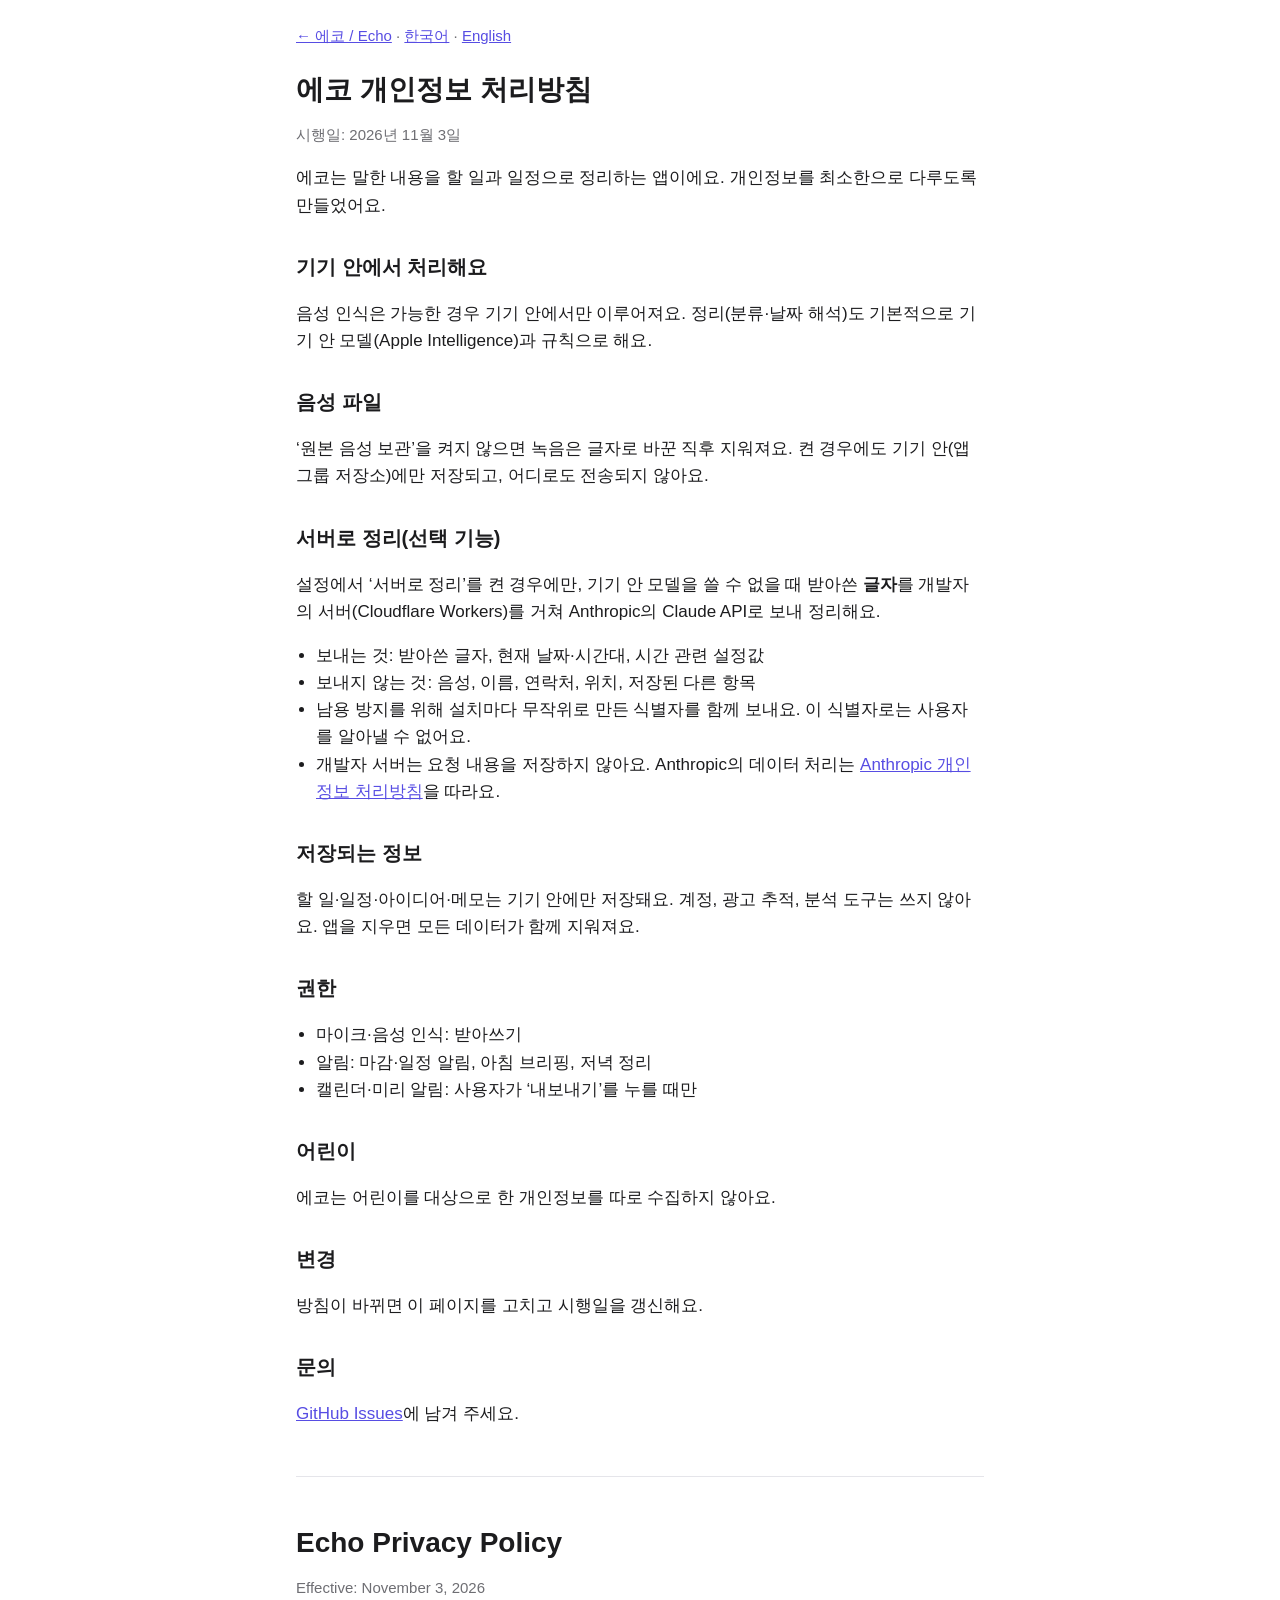
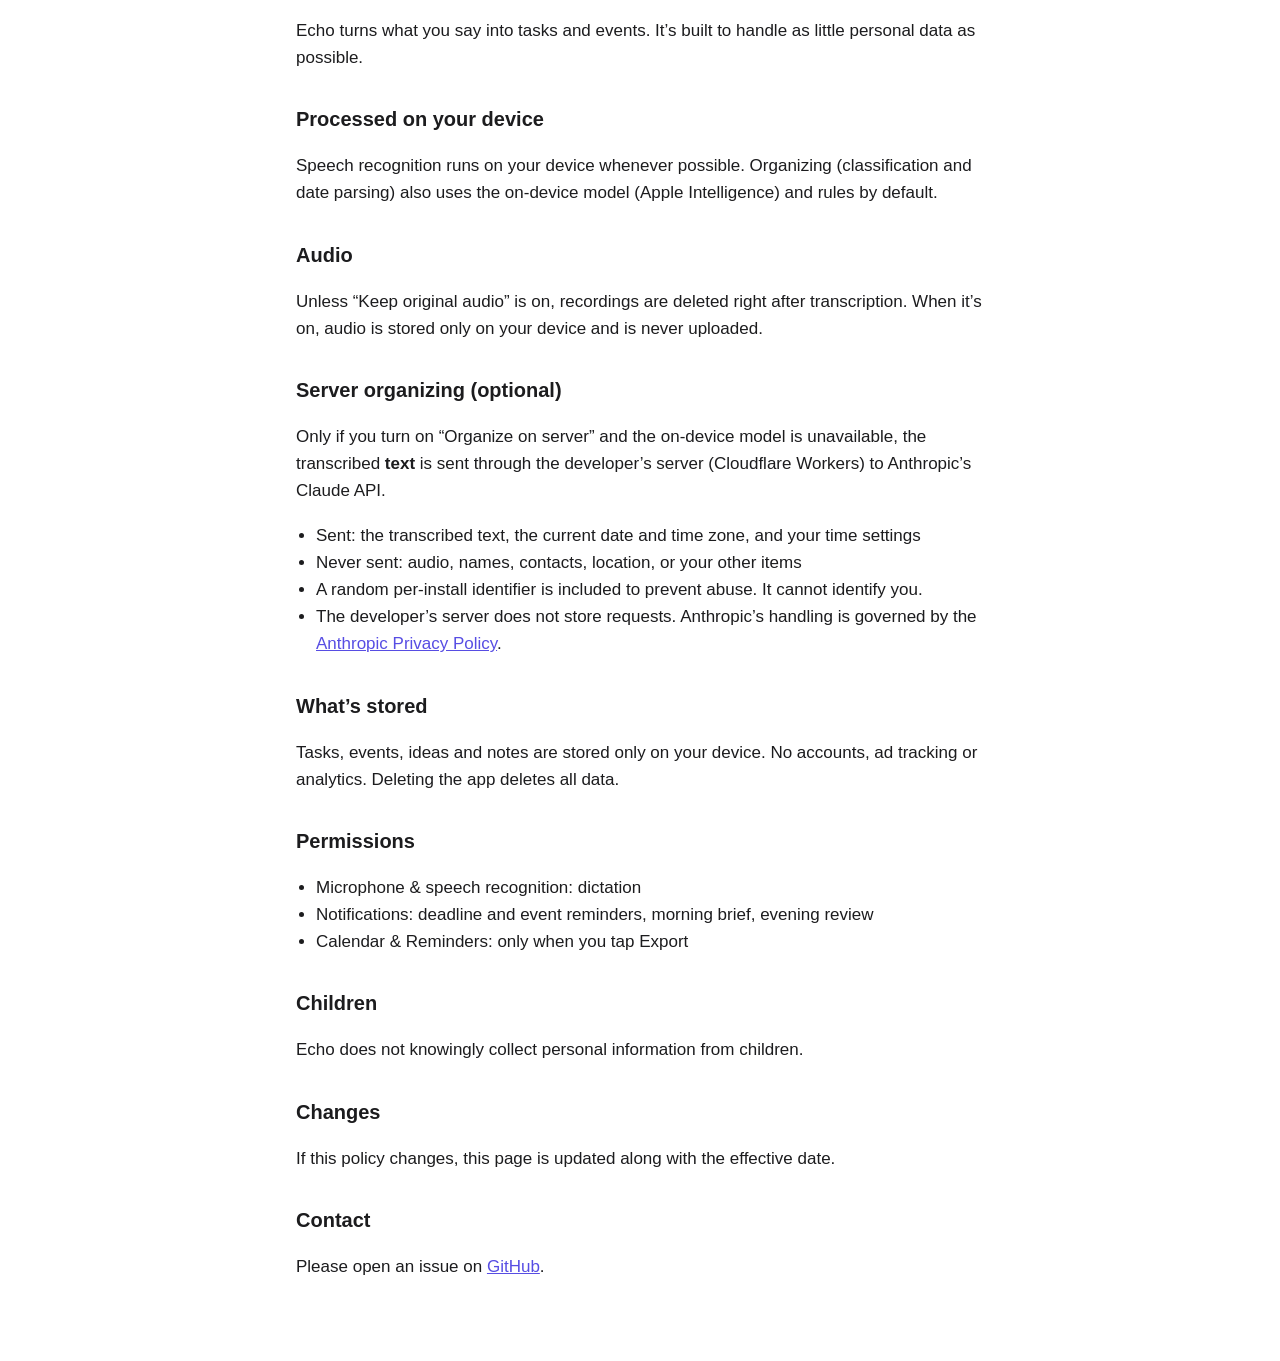
==== privacy.html @ 59fcbd3e "에코 지원·개인정보 처리방침 페이지 Co-Authored-By: Claude Opus 5.5 <noreply@anthropic.com>" ====
<!doctype html>
<html lang="ko">
<head>
<meta charset="utf-8">
<meta name="viewport" content="width=device-width, initial-scale=1">
<title>에코 개인정보 처리방침 · Echo Privacy Policy</title>
<link rel="stylesheet" href="style.css">
</head>
<body>
<main>
  <nav><a href="index.html">← 에코 / Echo</a> · <a href="#ko">한국어</a> · <a href="#en">English</a></nav>

  <article id="ko" lang="ko">
    <h1>에코 개인정보 처리방침</h1>
    <p class="meta">시행일: 2026년 11월 3일</p>
    <p>에코는 말한 내용을 할 일과 일정으로 정리하는 앱이에요. 개인정보를 최소한으로 다루도록 만들었어요.</p>

    <h2>기기 안에서 처리해요</h2>
    <p>음성 인식은 가능한 경우 기기 안에서만 이루어져요. 정리(분류·날짜 해석)도 기본적으로 기기 안 모델(Apple Intelligence)과 규칙으로 해요.</p>

    <h2>음성 파일</h2>
    <p>‘원본 음성 보관’을 켜지 않으면 녹음은 글자로 바꾼 직후 지워져요. 켠 경우에도 기기 안(앱 그룹 저장소)에만 저장되고, 어디로도 전송되지 않아요.</p>

    <h2>서버로 정리(선택 기능)</h2>
    <p>설정에서 ‘서버로 정리’를 켠 경우에만, 기기 안 모델을 쓸 수 없을 때 받아쓴 <strong>글자</strong>를 개발자의 서버(Cloudflare Workers)를 거쳐 Anthropic의 Claude API로 보내 정리해요.</p>
    <ul>
      <li>보내는 것: 받아쓴 글자, 현재 날짜·시간대, 시간 관련 설정값</li>
      <li>보내지 않는 것: 음성, 이름, 연락처, 위치, 저장된 다른 항목</li>
      <li>남용 방지를 위해 설치마다 무작위로 만든 식별자를 함께 보내요. 이 식별자로는 사용자를 알아낼 수 없어요.</li>
      <li>개발자 서버는 요청 내용을 저장하지 않아요. Anthropic의 데이터 처리는 <a href="https://www.anthropic.com/legal/privacy">Anthropic 개인정보 처리방침</a>을 따라요.</li>
    </ul>

    <h2>저장되는 정보</h2>
    <p>할 일·일정·아이디어·메모는 기기 안에만 저장돼요. 계정, 광고 추적, 분석 도구는 쓰지 않아요. 앱을 지우면 모든 데이터가 함께 지워져요.</p>

    <h2>권한</h2>
    <ul>
      <li>마이크·음성 인식: 받아쓰기</li>
      <li>알림: 마감·일정 알림, 아침 브리핑, 저녁 정리</li>
      <li>캘린더·미리 알림: 사용자가 ‘내보내기’를 누를 때만</li>
    </ul>

    <h2>어린이</h2>
    <p>에코는 어린이를 대상으로 한 개인정보를 따로 수집하지 않아요.</p>

    <h2>변경</h2>
    <p>방침이 바뀌면 이 페이지를 고치고 시행일을 갱신해요.</p>

    <h2>문의</h2>
    <p><a href="https://github.com/hogeyoung/echo-support/issues">GitHub Issues</a>에 남겨 주세요.</p>
  </article>

  <hr>

  <article id="en" lang="en">
    <h1>Echo Privacy Policy</h1>
    <p class="meta">Effective: November 3, 2026</p>
    <p>Echo turns what you say into tasks and events. It’s built to handle as little personal data as possible.</p>

    <h2>Processed on your device</h2>
    <p>Speech recognition runs on your device whenever possible. Organizing (classification and date parsing) also uses the on-device model (Apple Intelligence) and rules by default.</p>

    <h2>Audio</h2>
    <p>Unless “Keep original audio” is on, recordings are deleted right after transcription. When it’s on, audio is stored only on your device and is never uploaded.</p>

    <h2>Server organizing (optional)</h2>
    <p>Only if you turn on “Organize on server” and the on-device model is unavailable, the transcribed <strong>text</strong> is sent through the developer’s server (Cloudflare Workers) to Anthropic’s Claude API.</p>
    <ul>
      <li>Sent: the transcribed text, the current date and time zone, and your time settings</li>
      <li>Never sent: audio, names, contacts, location, or your other items</li>
      <li>A random per-install identifier is included to prevent abuse. It cannot identify you.</li>
      <li>The developer’s server does not store requests. Anthropic’s handling is governed by the <a href="https://www.anthropic.com/legal/privacy">Anthropic Privacy Policy</a>.</li>
    </ul>

    <h2>What’s stored</h2>
    <p>Tasks, events, ideas and notes are stored only on your device. No accounts, ad tracking or analytics. Deleting the app deletes all data.</p>

    <h2>Permissions</h2>
    <ul>
      <li>Microphone & speech recognition: dictation</li>
      <li>Notifications: deadline and event reminders, morning brief, evening review</li>
      <li>Calendar & Reminders: only when you tap Export</li>
    </ul>

    <h2>Children</h2>
    <p>Echo does not knowingly collect personal information from children.</p>

    <h2>Changes</h2>
    <p>If this policy changes, this page is updated along with the effective date.</p>

    <h2>Contact</h2>
    <p>Please open an issue on <a href="https://github.com/hogeyoung/echo-support/issues">GitHub</a>.</p>
  </article>
</main>
</body>
</html>
---- style.css ----
:root {
  --bg: #ffffff;
  --fg: #1c1c1e;
  --muted: #6e6e73;
  --accent: #574de3;
  --line: #e5e5ea;
  color-scheme: light dark;
}
@media (prefers-color-scheme: dark) {
  :root { --bg: #000000; --fg: #f2f2f7; --muted: #a1a1a6; --accent: #8d84ff; --line: #2c2c2e; }
}
* { box-sizing: border-box; }
body {
  margin: 0;
  background: var(--bg);
  color: var(--fg);
  font: 17px/1.6 -apple-system, BlinkMacSystemFont, "Apple SD Gothic Neo", "Noto Sans KR", "Segoe UI", sans-serif;
}
main { max-width: 720px; margin: 0 auto; padding: 24px 16px 64px; }
a { color: var(--accent); }
nav { font-size: 15px; color: var(--muted); margin-bottom: 24px; }
h1 { font-size: 28px; line-height: 1.3; margin: 8px 0; }
h2 { font-size: 20px; margin-top: 32px; }
h3 { font-size: 17px; margin-top: 24px; }
.meta { color: var(--muted); font-size: 15px; }
hr { border: 0; border-top: 1px solid var(--line); margin: 48px 0; }
.hero { text-align: center; padding: 24px 0; }
.hero img { border-radius: 22px; }
.hero p { color: var(--muted); }
ul { padding-left: 20px; }
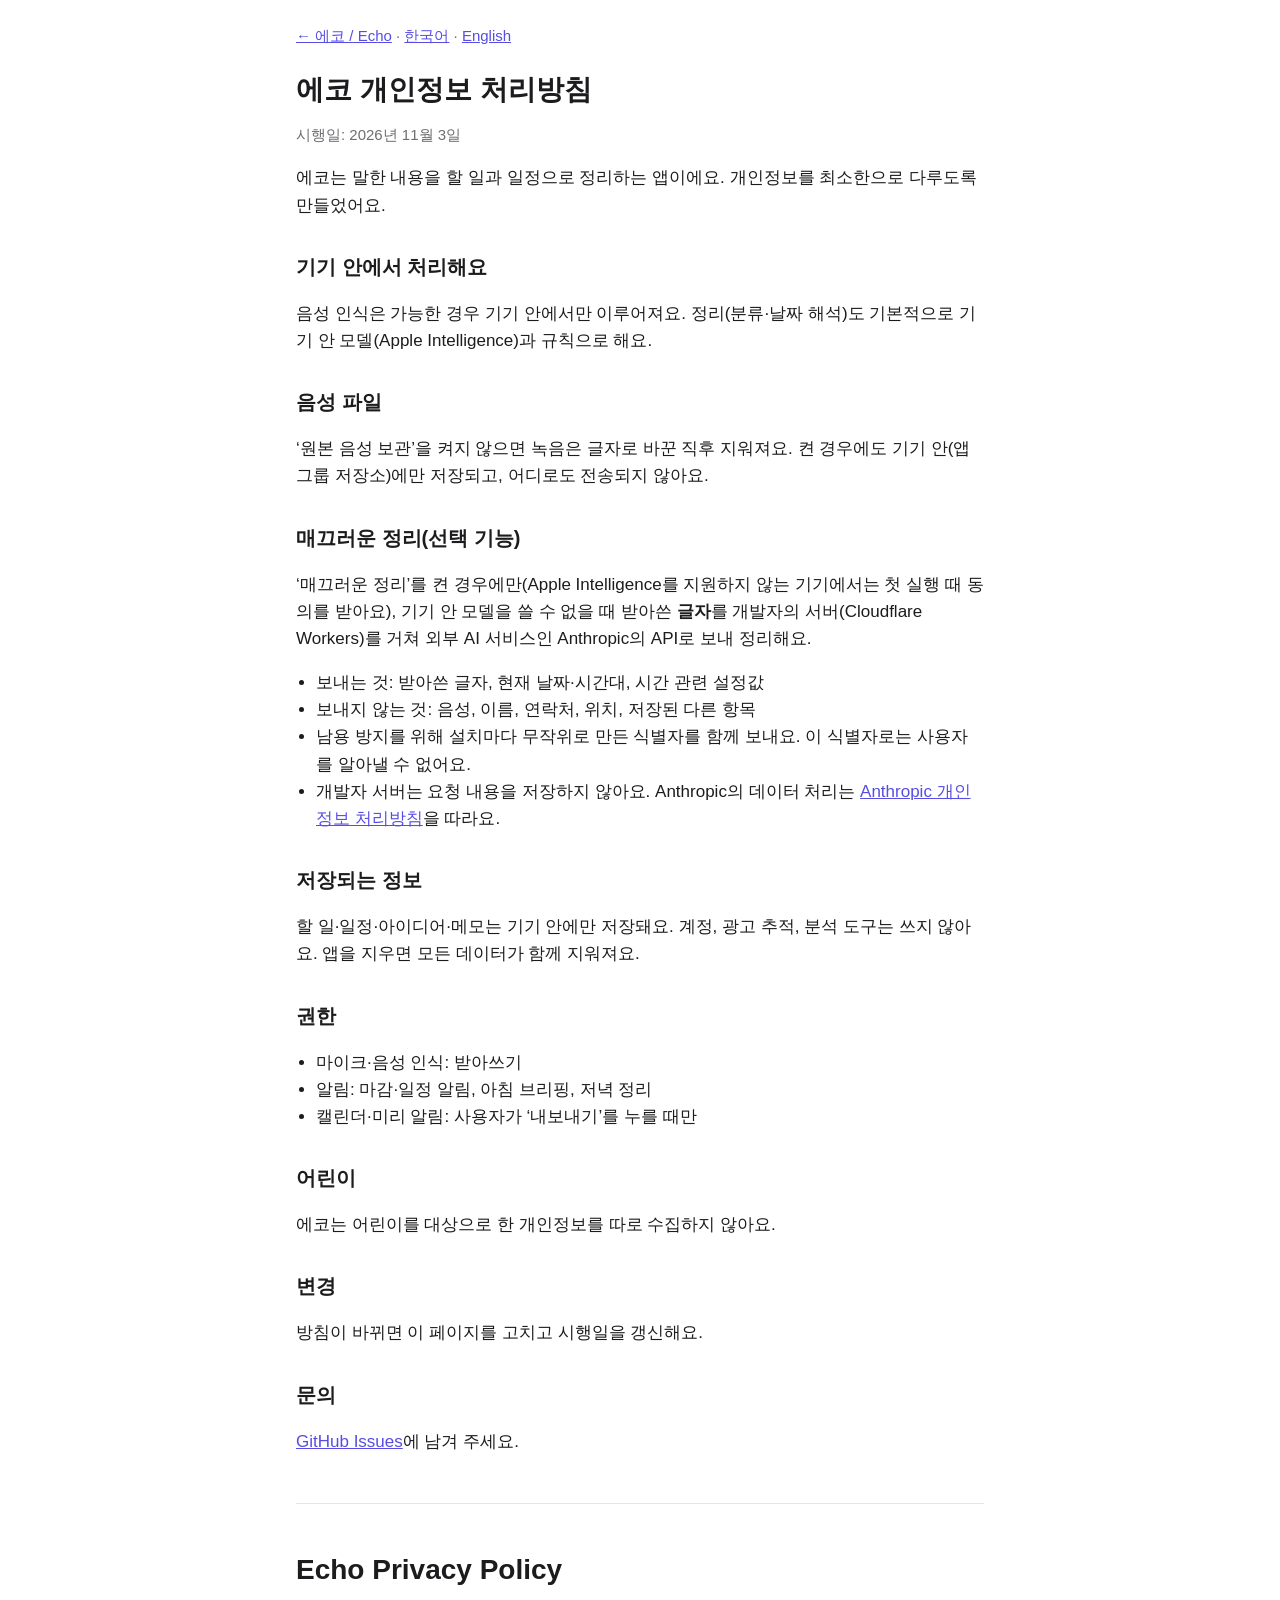
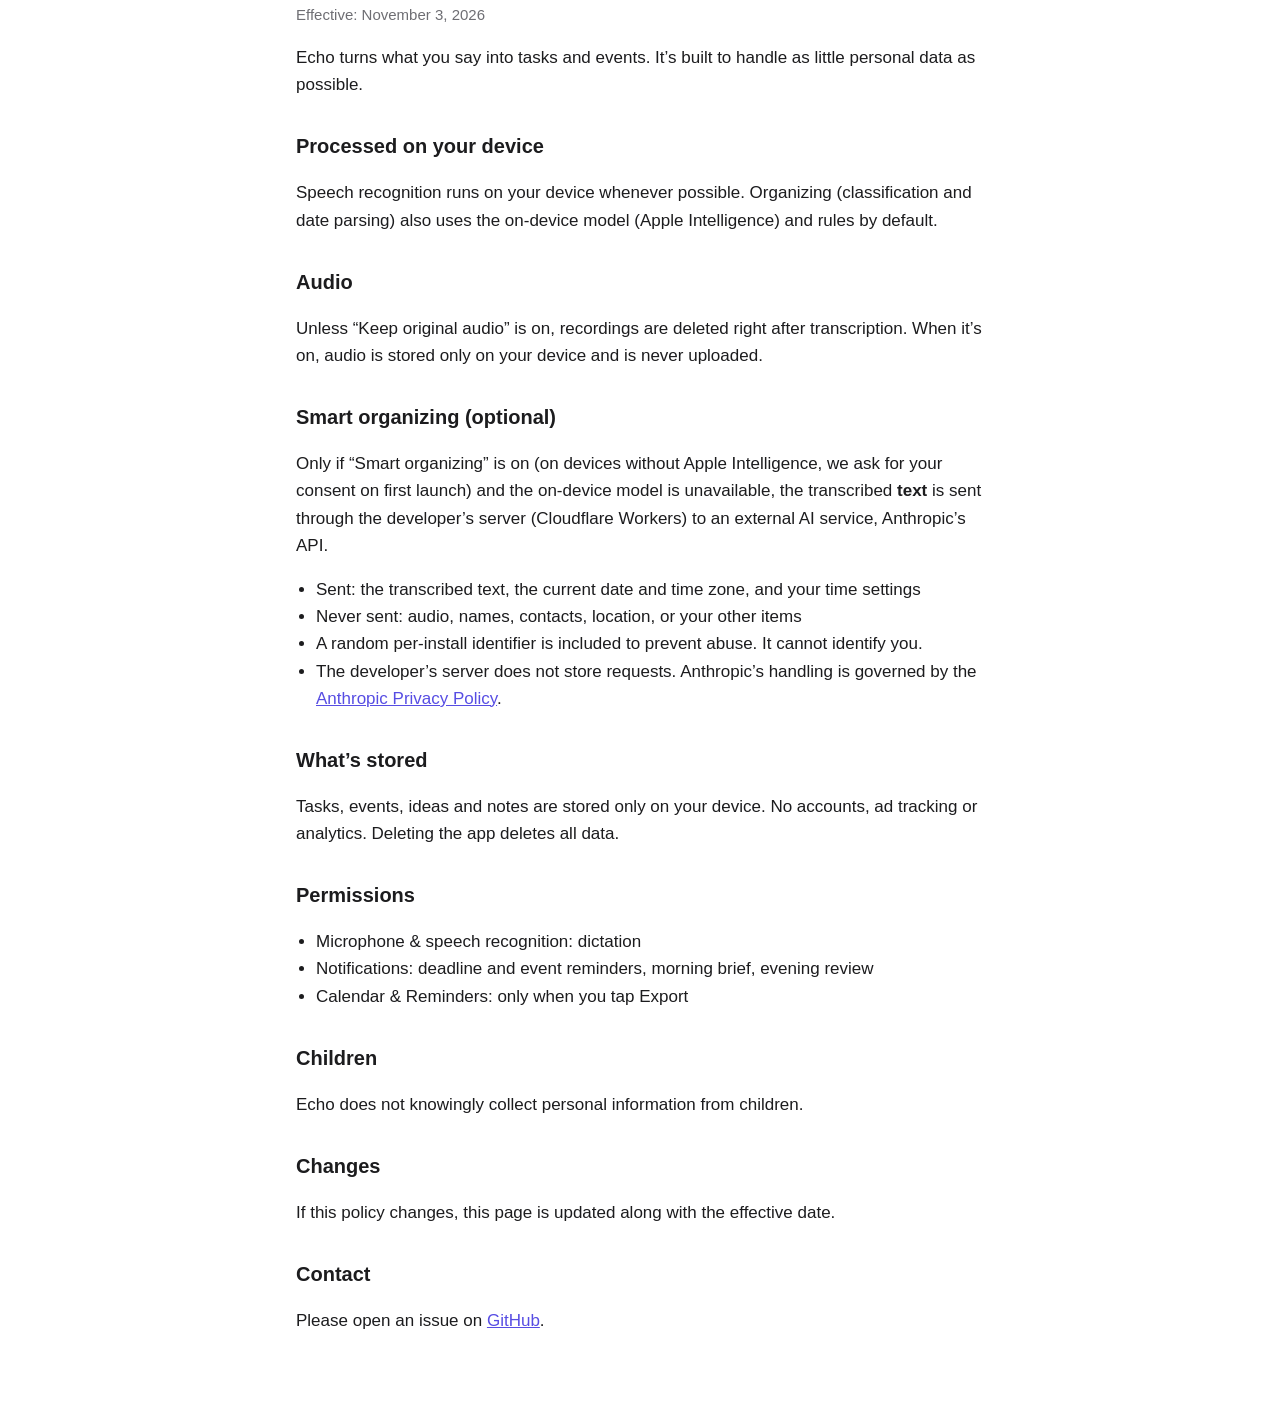
==== commit 78a02f51: "개인정보 처리방침: '매끄러운 정리' 명칭, 동의 절차 반영 Co-Authored-By: Claude Opus 5.5 <noreply@anthropic.com>" ====
--- a/privacy.html
+++ b/privacy.html
@@ -21,8 +21,8 @@
     <h2>음성 파일</h2>
     <p>‘원본 음성 보관’을 켜지 않으면 녹음은 글자로 바꾼 직후 지워져요. 켠 경우에도 기기 안(앱 그룹 저장소)에만 저장되고, 어디로도 전송되지 않아요.</p>
 
-    <h2>서버로 정리(선택 기능)</h2>
-    <p>설정에서 ‘서버로 정리’를 켠 경우에만, 기기 안 모델을 쓸 수 없을 때 받아쓴 <strong>글자</strong>를 개발자의 서버(Cloudflare Workers)를 거쳐 Anthropic의 Claude API로 보내 정리해요.</p>
+    <h2>매끄러운 정리(선택 기능)</h2>
+    <p>‘매끄러운 정리’를 켠 경우에만(Apple Intelligence를 지원하지 않는 기기에서는 첫 실행 때 동의를 받아요), 기기 안 모델을 쓸 수 없을 때 받아쓴 <strong>글자</strong>를 개발자의 서버(Cloudflare Workers)를 거쳐 외부 AI 서비스인 Anthropic의 API로 보내 정리해요.</p>
     <ul>
       <li>보내는 것: 받아쓴 글자, 현재 날짜·시간대, 시간 관련 설정값</li>
       <li>보내지 않는 것: 음성, 이름, 연락처, 위치, 저장된 다른 항목</li>
@@ -63,8 +63,8 @@
     <h2>Audio</h2>
     <p>Unless “Keep original audio” is on, recordings are deleted right after transcription. When it’s on, audio is stored only on your device and is never uploaded.</p>
 
-    <h2>Server organizing (optional)</h2>
-    <p>Only if you turn on “Organize on server” and the on-device model is unavailable, the transcribed <strong>text</strong> is sent through the developer’s server (Cloudflare Workers) to Anthropic’s Claude API.</p>
+    <h2>Smart organizing (optional)</h2>
+    <p>Only if “Smart organizing” is on (on devices without Apple Intelligence, we ask for your consent on first launch) and the on-device model is unavailable, the transcribed <strong>text</strong> is sent through the developer’s server (Cloudflare Workers) to an external AI service, Anthropic’s API.</p>
     <ul>
       <li>Sent: the transcribed text, the current date and time zone, and your time settings</li>
       <li>Never sent: audio, names, contacts, location, or your other items</li>
